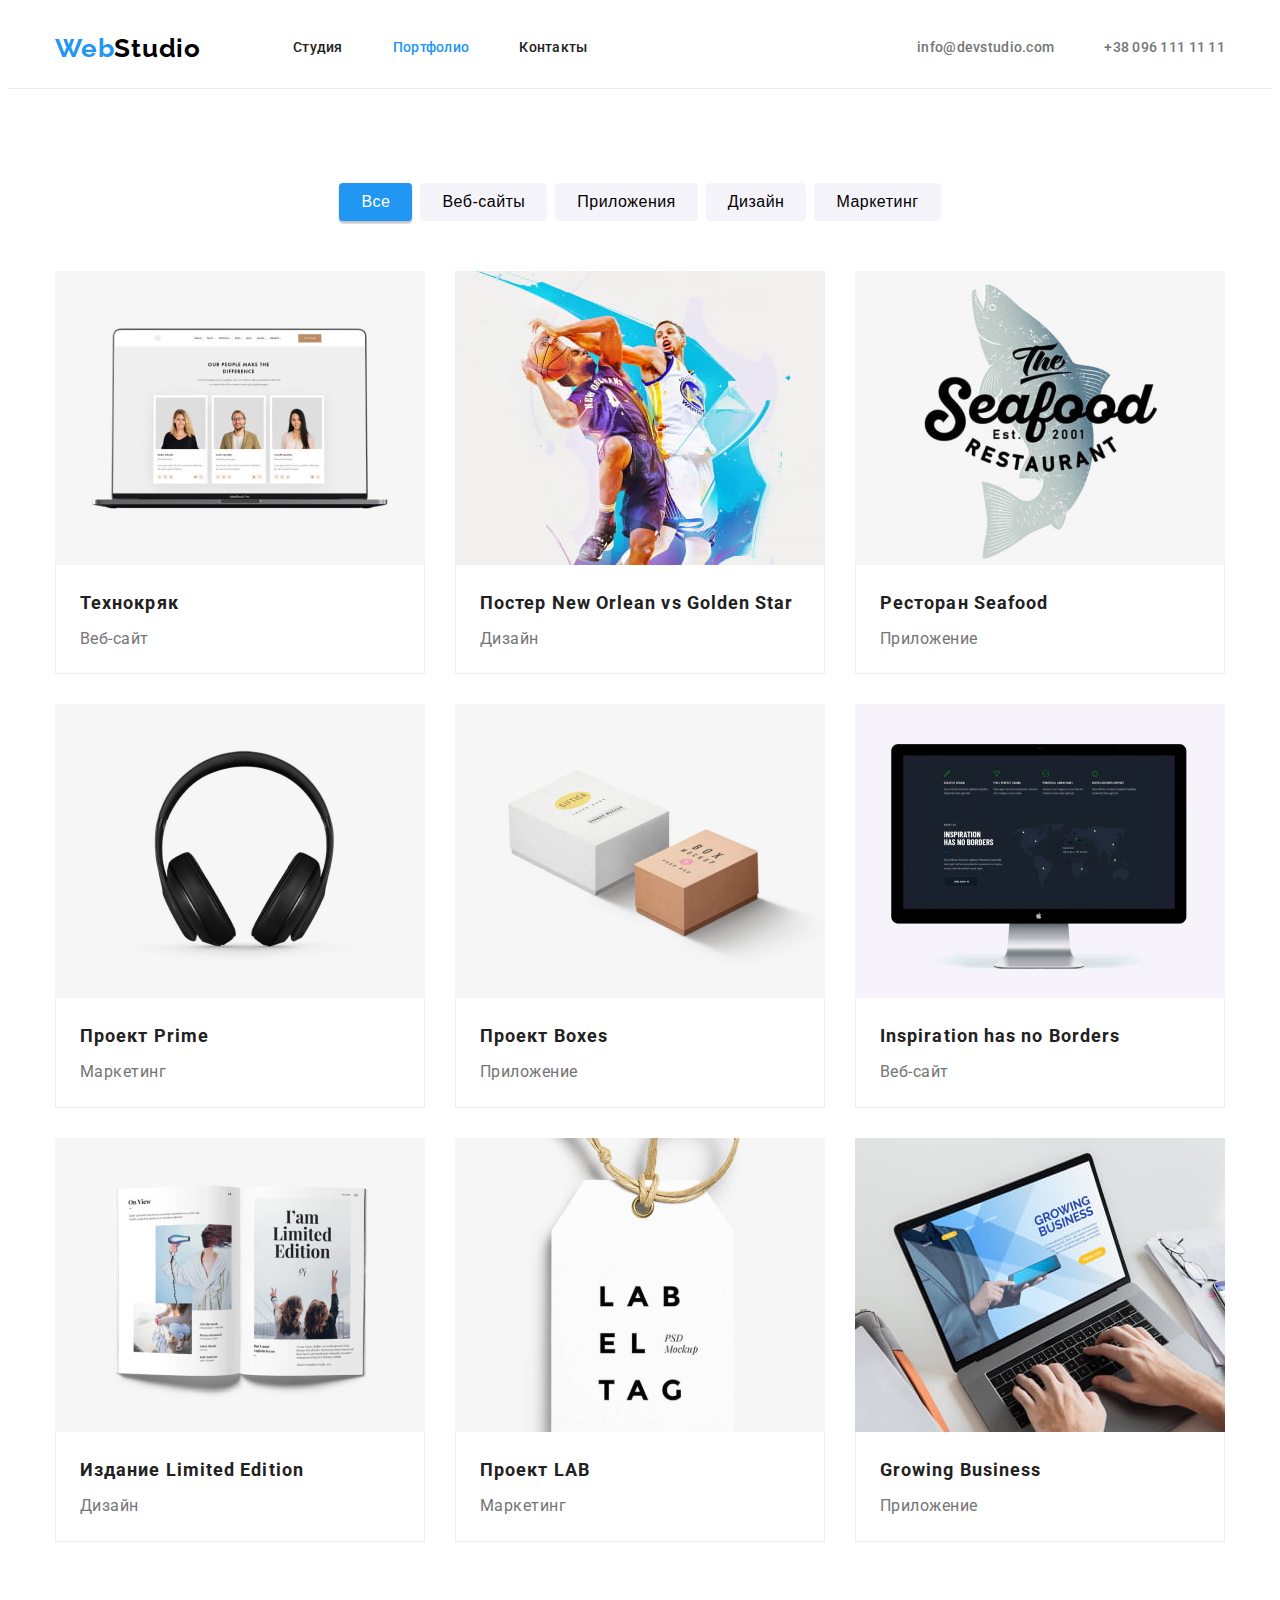
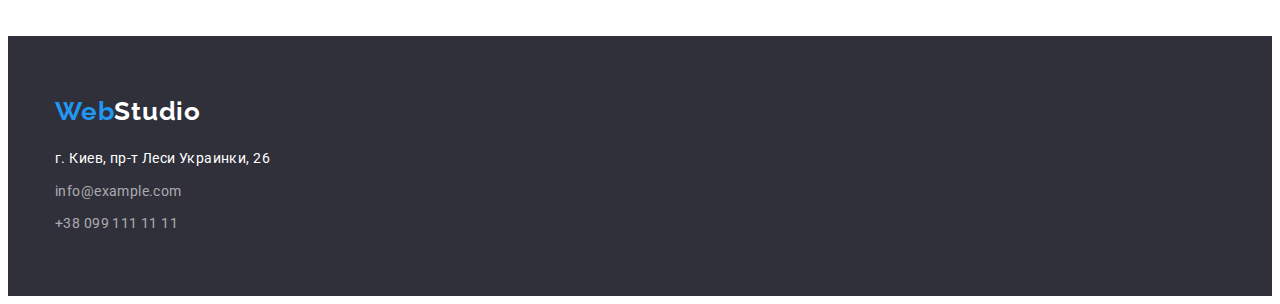
==== portfolio.html @ 788256a1 "decorative elements and effects" ====
<!DOCTYPE html>
<html lang="en">
  <head>
    <meta charset="UTF-8" />
    <meta http-equiv="X-UA-Compatible" content="IE=edge" />
    <meta name="viewport" content="width=device-width, initial-scale=1.0" />
    <title>WebStudio</title>
    <link
      rel="stylesheet"
      href="https://cdnjs.cloudflare.com/ajax/libs/modern-normalize/1.1.0/modern-normalize.min.css"
      integrity="sha512-wpPYUAdjBVSE4KJnH1VR1HeZfpl1ub8YT/NKx4PuQ5NmX2tKuGu6U/JRp5y+Y8XG2tV+wKQpNHVUX03MfMFn9Q=="
      crossorigin="anonymous"
      referrerpolicy="no-referrer"
    />
    <link rel="preconnect" href="https://fonts.googleapis.com" />
    <link rel="preconnect" href="https://fonts.gstatic.com" crossorigin />
    <link
      href="https://fonts.googleapis.com/css2?family=Raleway:wght@700&family=Roboto:wght@400;500;700;900&display=swap"
      rel="stylesheet"
    />
    <link rel="stylesheet" href="./css/styles.css" />
  </head>
  <body>
    <!-- ------ шапка сайта HEADER ----------- -->
    <header class="header-nav">
      <!-- -----блок навігація HEADER ------- -->
      <div class="container header-flex">
        <nav class="header-flex">
          <!-- -----логотип logo --------- -->
          <a class="logo link" href="./index.html"><span class="logo-web">Web</span>Studio</a>
          <!-- -- посилання на сорінки -- -->
          <ul class="list nav-bar">
            <li class="nav-item"><a class="nav-link" href="./index.html">Студия</a></li>
            <li class="nav-item">
              <a class="nav-link current" href="./portfolio.html">Портфолио</a>
            </li>
            <li class="nav-item"><a class="nav-link" href="">Контакты</a></li>
          </ul>
        </nav>
        <!-- ---блок с контактами Contact block ---- -->
        <ul class="list nav-bar">
          <li class="nav-item">
            <a class="contact" href="mailto:info@devstudio.com">info@devstudio.com</a>
          </li>
          <li class="nav-item"><a class="contact" href="tel:380961111111">+38 096 111 11 11</a></li>
        </ul>
      </div>
    </header>
    <!-- ------------ MAIN CONTENT PORTFOLIO ------------ -->
    <main>
      <!-- ------- projects block ------- -->
      <section class="section">
        <div class="container">
          <h1 class="hide">наши проекты</h1>
          <!-- buttons block -->
          <ul class="list button-list">
            <li class="buttons-item">
              <button class="button-title button-title-active" type="button">Все</button>
            </li>
            <li class="buttons-item">
              <button class="button-title" type="button">Веб-сайты</button>
            </li>
            <li class="buttons-item">
              <button class="button-title" type="button">Приложения</button>
            </li>
            <li class="buttons-item">
              <button class="button-title" type="button">Дизайн</button>
            </li>
            <li class="buttons-item">
              <button class="button-title" type="button">Маркетинг</button>
            </li>
          </ul>

          <!-- projects list -->

          <ul class="list project-list">
            <li class="project-card">
              <a class="card-container" href="">
                <img src="./images/img-8.jpg" alt="фото Веб-сайта" />
                <!-- Ресурс предлагает комплексные предложения с разным уровнем 
                        функционала и сервисов. Все это позволит посетителю получить
                        исчерпывающие сведения о компании или частном лице. -->
                <div class="card-thumb">
                  <h2 class="project-title-portfolio">Технокряк</h2>
                  <p class="project-title-text">Веб-сайт</p>
                </div>
              </a>
            </li>
            <li class="project-card">
              <a class="card-container" href="">
                <img src="./images/img-9.jpg" alt="фото дизайна" />
                <div class="card-thumb">
                  <h2 class="project-title-portfolio">Постер New Orlean vs Golden Star</h2>
                  <p class="project-title-text">Дизайн</p>
                </div>
              </a>
            </li>
            <li class="project-card">
              <a class="card-container" href="">
                <img src="./images/img-10.jpg" alt="фото логотипа" />
                <div class="card-thumb">
                  <h2 class="project-title-portfolio">Ресторан Seafood</h2>
                  <p class="project-title-text">Приложение</p>
                </div>
              </a>
            </li>
            <li class="project-card">
              <a class="card-container" href="">
                <img src="./images/img-11.jpg" alt="аудио продукция" />
                <div class="card-thumb">
                  <h2 class="project-title-portfolio">Проект Prime</h2>
                  <p class="project-title-text">Маркетинг</p>
                </div>
              </a>
            </li>
            <li class="project-card">
              <a class="card-container" href="">
                <img src="./images/img-12.jpg" alt="коробки" />
                <div class="card-thumb">
                  <h2 class="project-title-portfolio">Проект Boxes</h2>
                  <p class="project-title-text">Приложение</p>
                </div>
              </a>
            </li>
            <li class="project-card">
              <a class="card-container" href="">
                <img src="./images/img-13.jpg" alt="розробка сайта " />
                <div class="card-thumb">
                  <h2 class="project-title-portfolio">Inspiration has no Borders</h2>
                  <p class="project-title-text">Веб-сайт</p>
                </div>
              </a>
            </li>
            <li class="project-card">
              <a class="card-container" href="">
                <img src="./images/img-14.jpg" alt="дизайн журналу " />
                <div class="card-thumb">
                  <h2 class="project-title-portfolio">Издание Limited Edition</h2>
                  <p class="project-title-text">Дизайн</p>
                </div>
              </a>
            </li>
            <li class="project-card">
              <a class="card-container" href="">
                <img src="./images/img-15.jpg" alt="продукция лейб " />
                <div class="card-thumb">
                  <h2 class="project-title-portfolio">Проект LAB</h2>
                  <p class="project-title-text">Маркетинг</p>
                </div>
              </a>
            </li>
            <li class="project-card">
              <a class="card-container" href="">
                <img src="./images/img-16.jpg" alt="фото разработки веб-приложения " />
                <div class="card-thumb">
                  <h2 class="project-title-portfolio">Growing Business</h2>
                  <p class="project-title-text">Приложение</p>
                </div>
              </a>
            </li>
          </ul>
        </div>
      </section>
    </main>
    <!-- ------------- блок FUTER------------ -->
    <footer class="footer">
      <div class="container">
        <a class="logo link" href="./index.html"
          ><span class="logo-web">Web</span><span class="footer-logo">Studio</span></a
        >
        <address class="footer-content">
          <ul class="list">
            <li class="address-item">
              <a class="footer-address link" href="">г. Киев, пр-т Леси Украинки, 26</a>
            </li>
            <li class="address-item">
              <a class="footer-contact link" href="mailto:info@example.com">info@example.com</a>
            </li>
            <li class="address-item">
              <a class="footer-contact link" href="tel:380991111111">+38 099 111 11 11</a>
            </li>
          </ul>
        </address>
      </div>
    </footer>
  </body>
</html>
---- css/styles.css ----
/* color body #E5E5E5 */
/* color header #FFFFFF */
/* color section baner #2F303A */
/* color bodi #E5E5E5 */
/* color section our team #F5F4FA */
/* color footer #2F303A */
/* color button #2196F3 */

html{
    box-sizing: border-box;
}

*,
*::before,
*::after{
box-sizing: inherit;
}

:root{
   --primary-bd-color:#E5E5E5;
   --text-color: #212121;
   --second-text-color: #757575;
   --accent-color: #2196F3;
   --main-color: #FFFFFF;
   --theme-color: #F5F4FA;
   --second-theme-color: #2F303A;
   --fon-color: #F5F4FA;
   --icons-color:#AFB1B8;
}


body{
    font-family: 'Roboto', sans-serif;
    color:var(--text-color);
    font-size: 14px;
}
/* ------ УТІЛІТИ ---------- */

h1, h2, h3, h4, h5, h6, p, ul {
    margin: 0;
    padding: 0;
}

img{
    display: block;
}

.hide {
    position: absolute;
    white-space: nowrap;
    width: 1px;
    height: 1px;
    overflow: hidden;
    border: 0;
    padding: 0;
    clip: rect(0 0 0 0);
    clip-path: inset(50%);
    margin: -1px;
}

.list{
    list-style: none;  
}

a {
    text-decoration: none;
}

.link {
    text-decoration: none;
    color: var(--text-color);
}

.container {
    width: 1200px;
    margin-left: auto;
    margin-right: auto;
    padding-left: 15px;
    padding-right: 15px;
}

.section {
    padding-top: 94px;
    padding-bottom: 94px;
}

/*------- стилізація логотипу
та фону шапки -------------------*/

.header-nav{
    display:flex;
    background-color:var(--main-color);
    border-bottom: 1px solid #ECECEC;
}

.header-flex {
    display: flex;
    align-items: center;
}

/*---------- логотип -----------*/

.logo{
    display: block;
    padding: 24px 0;
    margin-right: 92px;

    color: #000000;
    font-family: 'Raleway', sans-serif;
    font-style: normal;
    font-weight: 700;
    font-size: 26px;
    line-height: 1.19;
    letter-spacing: 0.03em;
}

.logo-web {
    color: var(--accent-color);
}

.logo-studio {
    color: #000000;
}

.nav-bar{
    display: flex;
    margin-left: auto;
}

.nav-item+.nav-item{
    margin-left: 50px;
}

.nav-link{
    padding: 32px 0;

    font-weight: 500;
    line-height: 1.14;
    letter-spacing: 0.02em;
    color:var(--text-color); 
}

.contact{
    display: flex;
    align-items: center;
    padding: 32px 0;

    font-weight: 500;
    line-height: 1.14;
    letter-spacing: 0.02em;
    color:var(--second-text-color);
}

.nav-link:hover,
.nav-link:focus,
.contact:focus,
.contact:hover,
.current{
color: var(--accent-color);
}

.icon-smartphone{
    margin-right: 10px;
    fill: currentColor;
    
}


/*------ сексія банера (block  baner)-------- */

.section-baner{
    padding-top: 200px;
    padding-bottom: 200px;
    background-color:var(--second-theme-color);
    background-image: linear-gradient(
        rgba(47, 48, 58, 0.4),
        rgba(47, 48, 58, 0.4)),
        url(../images/Img-hero-17.jpg);
    max-width: 1600px;
    margin-left: auto;
    margin-right: auto;
}

.baner-text{
    margin-bottom: 30px;

max-width: 696px;
margin-left: auto;
margin-right: auto;
font-weight: 900;
font-size: 44px;
line-height: 1.36;
text-align: center;
letter-spacing: 0.06em;
text-transform: uppercase;
color:var(--main-color);
}

.button-baner{
display: block;
margin: 0 auto;
padding: 10px 32px;
border:none;
border-radius: 4px;

font-weight: 700;
font-size: 16px;
line-height: 1.87;
letter-spacing: 0.06em;
color:var(--main-color);
background-color:var(--accent-color);
}

.button-baner:focus,
.button-baner:hover{
    background: #188CE8;
    box-shadow: 0px 4px 4px rgba(0, 0, 0, 0.15);
    border-radius: 4px;
}

/* ----сексія особливості features --------*/


.features{
    display: flex;
    flex-wrap: wrap;
}

.features-item{
    width: 270px;
}

.features-item+.features-item{
    margin-left: 30px;
}

.features-svg{
    display:flex;
    align-items: center;
    justify-content: center;
    height: 120px;
    margin-bottom: 30px;
    background-color: #F5F4FA;
    border-radius: 4px;
    fill: currentColor;
}

.features-title{
    margin-bottom: 10px;
    font-weight: 700;
    font-size: 14px;
    line-height: 1.14;
    letter-spacing: 0.03em;
    text-transform: uppercase;
    color:var(--text-color) ;
}  

.features-text{
    font-size: 14px;
    line-height: 1.71;
    letter-spacing: 0.03em;
    color:var(--second-text-color) ;
    
}  

/*---- сексія чим ми займаємося WHAT WE DO ----- */

.section-works {
    display: flex;
    padding-bottom: 94px;
}

.section-title{
    text-align: center;

    font-weight: 700;
    font-size: 36px;
    line-height: 1.16;
    letter-spacing: 0.03em;
}

.works-title{
    margin-bottom: 50px;
}

.works{
    display: flex;
    flex-wrap: wrap;

}

.works-item{
    margin-right: 30px;
}

.works-item:last-child{
    margin-right:0px;
}

/* ---------- блок FOUR OUR TEAM ----------- */
.section-team{
    background-color: var(--fon-color);
}

.team-title{
    margin-bottom: 50px;
}

.card-set{
    display: flex;
    flex-wrap: wrap;
}

.card-set>.worker-card{
    margin-right: 30px;
}

.worker-card:last-child{
    margin-right: 0px;
}

.card{
    padding-top: 30px;
    padding-bottom: 30px;

    background-color: #FFFFFF;
    box-shadow: 0px 1px 3px rgba(0, 0, 0, 0.12),
    0px 1px 1px rgba(0, 0, 0, 0.14),
    0px 2px 1px rgba(0, 0, 0, 0.2);
    border-radius: 0px 0px 4px 4px;

}

.our-employees{
    margin-bottom: 10px;

    font-weight: 500;
    font-size: 16px;
    line-height: 1.18;
    text-align: center;
    letter-spacing: 0.03em;
    color: var(--text-color);
}
.position-work{
    font-size: 16px;
    line-height: 1.18;
    text-align: center;
    letter-spacing: 0.03em;
    color: var(--second-text-color);

    margin-bottom: 16px;
}


.social{
display: flex;
margin-left: auto;
margin-right: auto;
width: 204px;
height: 44px;
}
.social-svg{
    margin-right: 10px;
}
.social-svg:last-child{
    margin-right: 0px;
}
.socisl-link{
    display: flex;
    align-items: center;
    justify-content: center;
    border-radius: 50%;
    width: 44px;
    height: 44px;
}
.social-icon{
    fill: var(--icons-color);
}
.social-icon:focus,
.social-icon:hover{
    fill: var(--main-color);
}

.socisl-link:hover{
    background-color: var(--accent-color);
}

/* section clients сексія кліентів */
.clients-list{
    display: flex;

}
.client-item{
    display: flex;
    align-items: center;
    justify-content: center;
    height: 92px;
    width: 170px; 
    border: 1px solid var(--icons-color);
    border-radius: 4px;
    margin-right: 30px;
}

.client-item:last-child{
    margin-right: 30px;
}

.contacts-icon{
    fill: var(--icons-color);
}
.contacts-icon:focus,
.client-item:focus,
.contacts-icon:hover,
.client-item:hover{
    fill: #2196F3;
    border: 1px solid var(--accent-color);

}





/*------------- блок FUTER ------------ */

.footer{
    padding-top: 60px;
    padding-bottom: 60px;
    background-color: var(--second-theme-color); 
}

.footer-conteiner{
    display: flex;

}

.footer-social-list{
margin-top: 15px;
margin-left: 70px;
}

.footer-social-title{
    font-weight: 700;
font-size: 14px;
line-height: 1.14;
letter-spacing: 0.03em;
text-transform: uppercase;

color: var(--main-color);
margin-bottom: 20px;
}


.footer-social-list .socisl-link{
    background-color: rgba(255, 255, 255, 0.1);
}

.footer-social-list .socisl-link:hover{
    background-color:var(--accent-color);
}

.footer-social-list .social-icon{
    fill: var(--main-color);
}

.footer-logo{
    color: var(--main-color);
}
.container>.logo{
    padding: 0;
    margin-bottom: 20px;
}

.footer-content{
    font-style: normal;
}

.address-item+.address-item{
    margin-top: 9px;
}
.footer-address{
    font-size: 14px;
    line-height: 1.7;
    letter-spacing: 0.03em;
    color: var(--main-color);
}
.footer-contact{
    font-size: 14px;
    line-height:1.7;
    letter-spacing: 0.03em;
    color: rgba(255, 255, 255, 0.6);
}

.footer-contact:focus,
.footer-contact:hover{
    color: var(--accent-color);
}



/* -------- страница ПОРТФОЛІО --------- */

.button-list{
    display: flex;
    align-items: center;
    justify-content: center;
    margin-bottom: 50px;
}

.buttons-item+.buttons-item{
    margin-left: 8px;
}

.project-list{
    display: flex;
    flex-wrap: wrap;
    margin-left: -30px;
    margin-top: -30px;
}
.project-list>.project-card{
    
    margin-left: 30px;
    margin-top: 30px;
}

.button-title{
    padding-top: 6px;
    padding-bottom: 6px;
    padding-left: 22px;
    padding-right: 22px;
    border-radius: 4px;
    border: 0;

    font-weight: 500;
    font-size: 16px;
    line-height: 1.6;
    letter-spacing: 0.03em;
    background-color: #F5F4FA;
    cursor: pointer;
}

.button-title:focus,
.button-title:hover,
.button-title:active,
.button-title-active{
    background-color: var(--accent-color);
    color: var(--main-color);
    box-shadow:0px 3px 1px rgba(0, 0, 0, 0.1),
    0px 1px 2px rgba(0, 0, 0, 0.08),
    0px 2px 2px rgba(0, 0, 0, 0.12);
}

.card-container{
    display: block;
}

.card-thumb{
    padding: 20px 24px;
    border-left: 1px solid #EEEEEE;
    border-bottom: 1px solid #EEEEEE;
    border-right: 1px solid #EEEEEE;
}

.project-title-portfolio{
    margin-bottom: 4px;

    font-weight: 700;
    font-size: 18px;
    line-height: 2.0;
    letter-spacing: 0.06em;
    color: var(--text-color);
}
.project-title-text{
    font-size: 16px;
    line-height: 1.8;
    letter-spacing: 0.03em;
    color:var(--second-text-color);
}
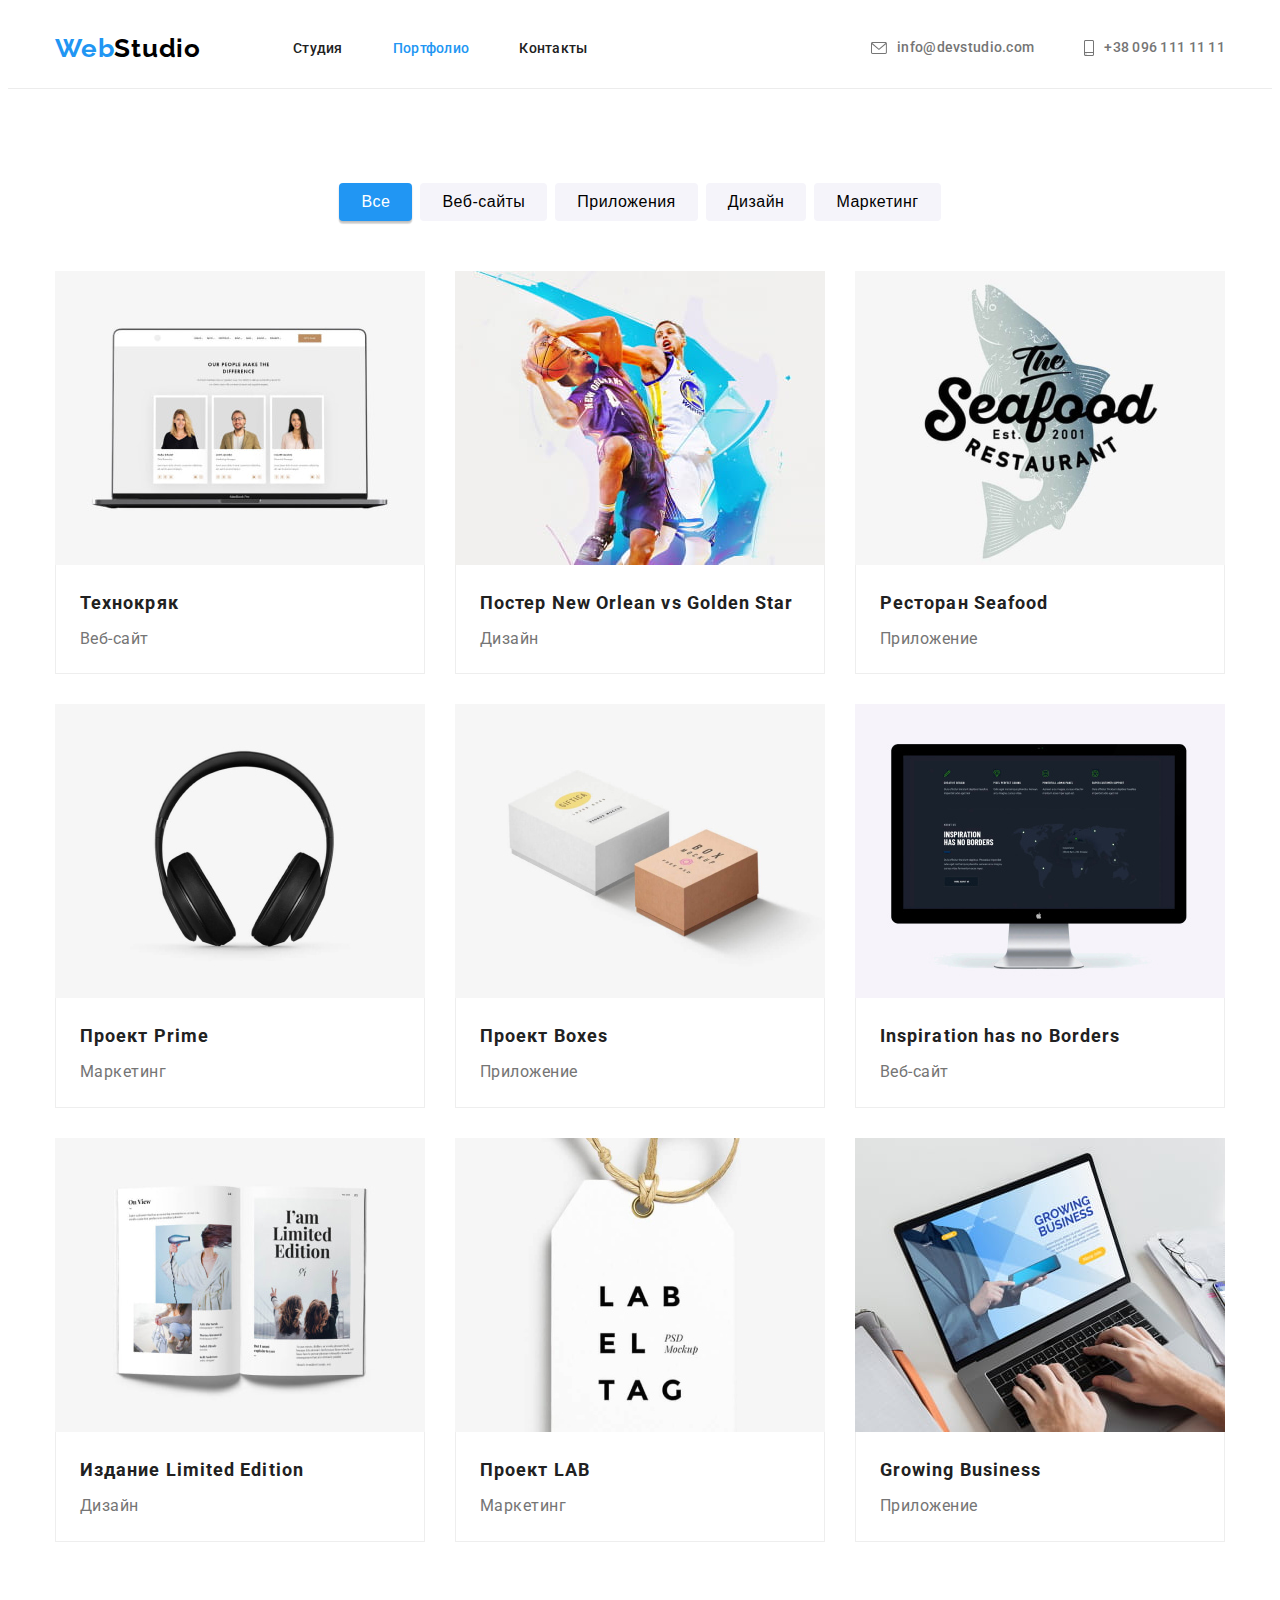
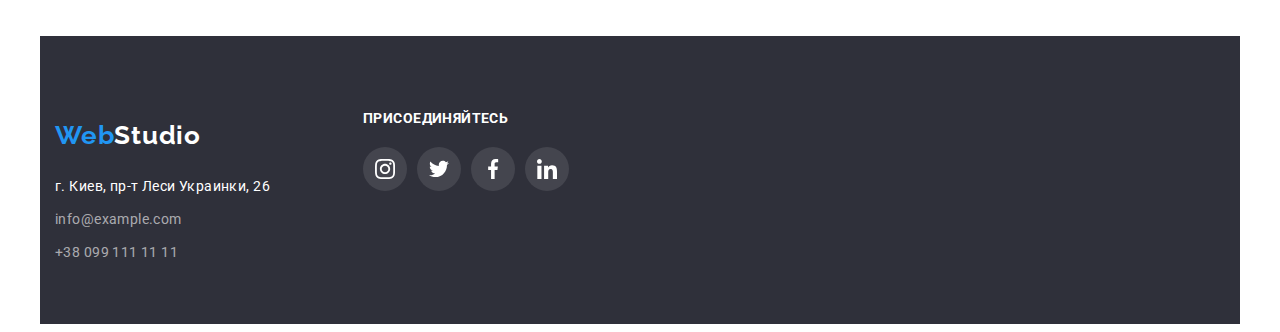
==== commit 2cd37068: "decorative elements and effects page portfolio.html" ====
--- a/portfolio.html
+++ b/portfolio.html
@@ -40,10 +40,18 @@
         <!-- ---блок с контактами Contact block ---- -->
         <ul class="list nav-bar">
           <li class="nav-item">
-            <a class="contact" href="mailto:info@devstudio.com">info@devstudio.com</a>
-          </li>
-          <li class="nav-item"><a class="contact" href="tel:380961111111">+38 096 111 11 11</a></li>
-        </ul>
+              <a class="contact" href="mailto:info@devstudio.com">
+                  <svg class="icon-smartphone"width="16px" height="12px">
+                      <use href="./images/symbol-defs.svg#icon-envelope"></use>
+                  </svg>
+                  info@devstudio.com</a></li>
+          <li class="nav-item">
+              <a class="contact" href="tel:380961111111">
+                  <svg class="icon-smartphone"width="10px" height="16px">
+                      <use href="./images/symbol-defs.svg#icon-smartphone"></use>
+                  </svg>
+                  +38 096 111 11 11</a></li>
+      </ul>
       </div>
     </header>
     <!-- ------------ MAIN CONTENT PORTFOLIO ------------ -->
@@ -163,25 +171,52 @@
       </section>
     </main>
     <!-- ------------- блок FUTER------------ -->
-    <footer class="footer">
-      <div class="container">
-        <a class="logo link" href="./index.html"
-          ><span class="logo-web">Web</span><span class="footer-logo">Studio</span></a
-        >
-        <address class="footer-content">
-          <ul class="list">
-            <li class="address-item">
-              <a class="footer-address link" href="">г. Киев, пр-т Леси Украинки, 26</a>
-            </li>
-            <li class="address-item">
-              <a class="footer-contact link" href="mailto:info@example.com">info@example.com</a>
-            </li>
-            <li class="address-item">
-              <a class="footer-contact link" href="tel:380991111111">+38 099 111 11 11</a>
-            </li>
-          </ul>
-        </address>
+    <footer class="container  footer ">
+      <div class="footer-conteiner">
+      <div>
+          <a class="logo link" href="./index.html"><span class="logo-web">Web</span><span class="footer-logo">Studio</span></a>
+              <address class="footer-content">
+                  <ul class="list">
+                      <li class="address-item"><a class="footer-address link" href="">г. Киев, пр-т Леси Украинки, 26</a></li>
+                      <li class="address-item"><a class="footer-contact link" href="mailto:info@example.com">info@example.com</a></li>
+                      <li class="address-item"><a class="footer-contact link" href="tel:380991111111">+38 099 111 11 11</a></li>
+                  </ul>
+              </address> 
       </div>
-    </footer>
+      <div class="footer-social-list">
+          <h2 class="footer-social-title">присоединяйтесь</h2>
+          <ul class="social list">
+              <li class="social-svg">
+                  <a class="socisl-link" href="https://www.instagram.com/">
+                  <svg class="social-icon" width="20px" height="20px">
+                      <use href="./images/symbol-defs.svg#icon-instagram"></use>
+                  </svg>
+              </a>
+          </li>
+              <li class="social-svg">
+                  <a class="socisl-link"  href="https://twitter.com/">
+                      <svg class="social-icon" width="20px" height="20px">
+                          <use href="./images/symbol-defs.svg#icon-twitter"></use>
+                      </svg>
+                  </a>
+              </li>
+              <li class="social-svg">
+                  <a class="socisl-link" href="https://www.facebook.com/">
+                      <svg class="social-icon" width="20px" height="20px">
+                          <use href="./images/symbol-defs.svg#icon-facebook"></use>
+                      </svg>
+                  </a>
+              </li>
+              <li class="social-svg">
+                  <a class="socisl-link" href="https://www.linkedin.com/">
+                      <svg class="social-icon" width="20px" height="20px">
+                          <use href="./images/symbol-defs.svg#icon-linkedin"></use>
+                      </svg>
+                  </a>
+              </li>
+          </ul>
+      </div>
+          </div>            
+  </footer>
   </body>
 </html>
--- a/css/styles.css
+++ b/css/styles.css
@@ -577,3 +577,8 @@
     letter-spacing: 0.03em;
     color:var(--second-text-color);
 }
+.project-card:hover{
+box-shadow: 0px 1px 1px rgba(0, 0, 0, 0.12),
+ 0px 4px 4px rgba(0, 0, 0, 0.06),
+  1px 4px 6px rgba(0, 0, 0, 0.16);
+}
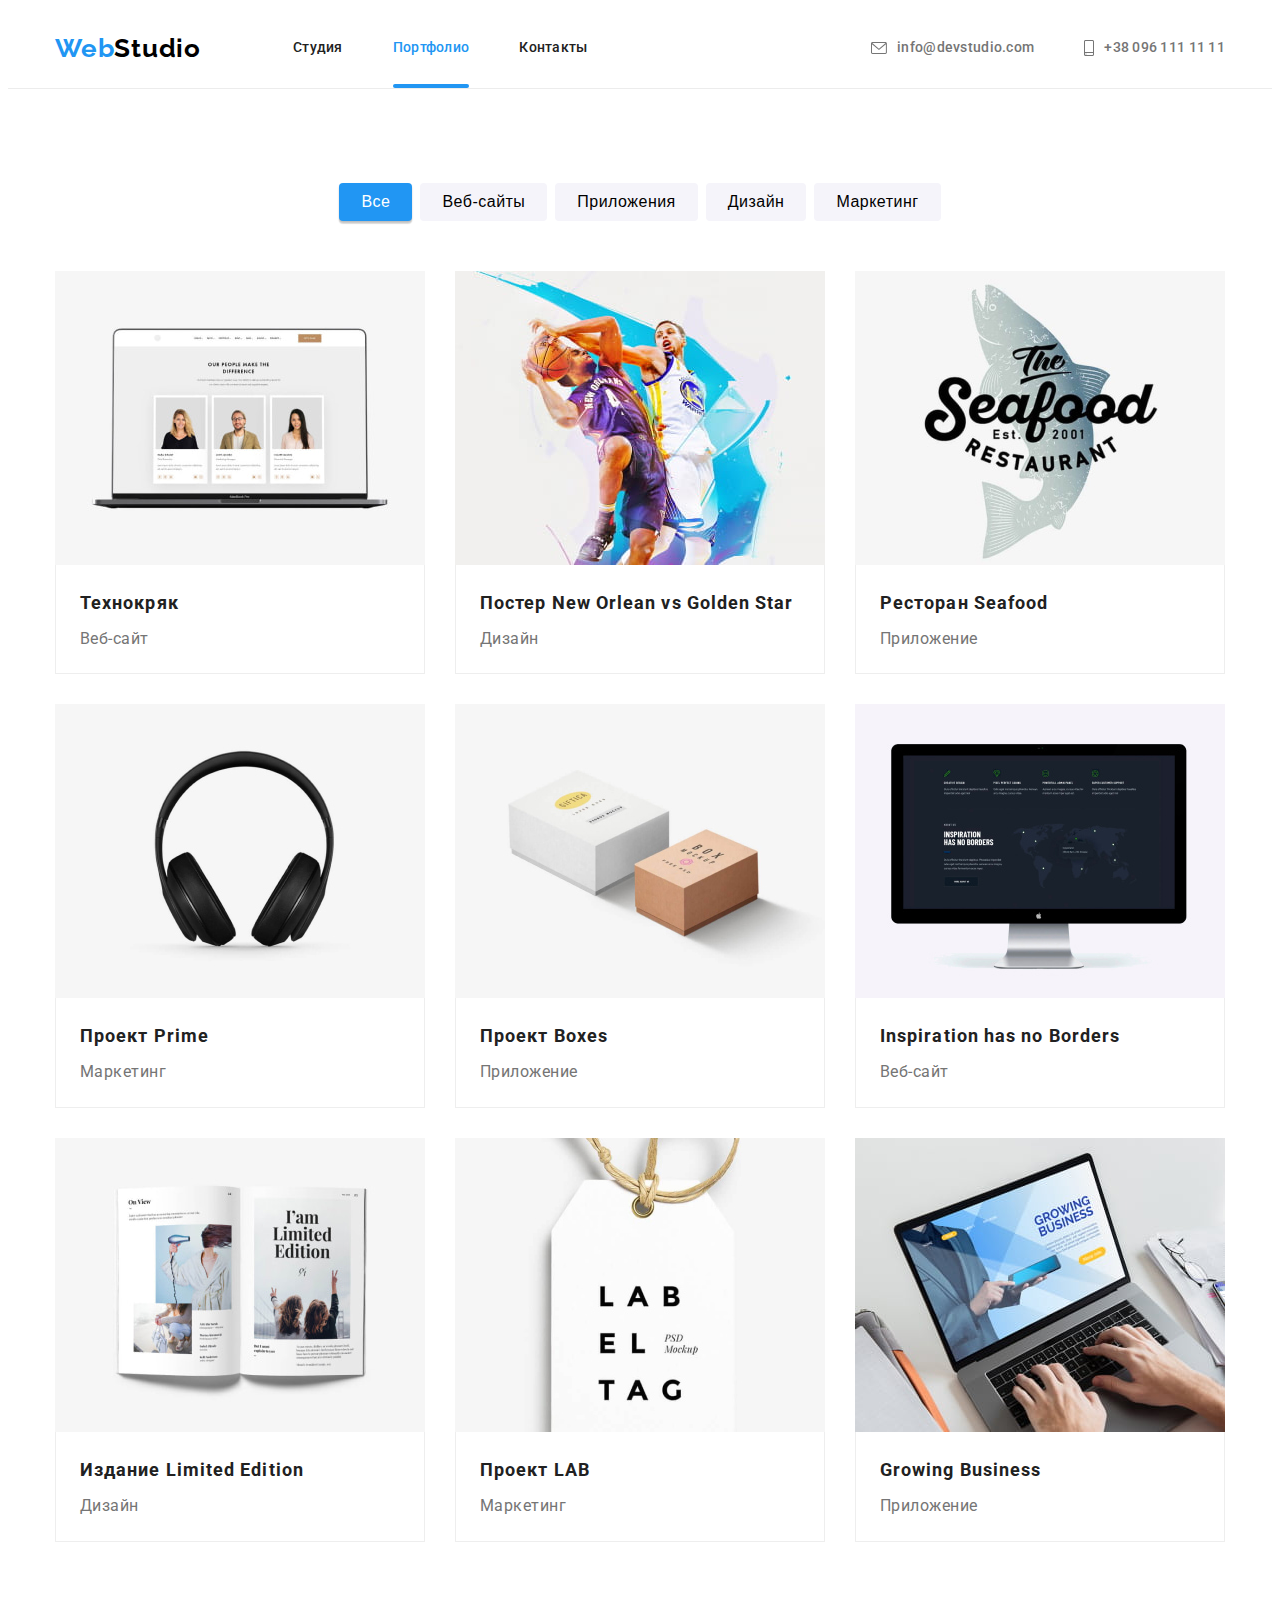
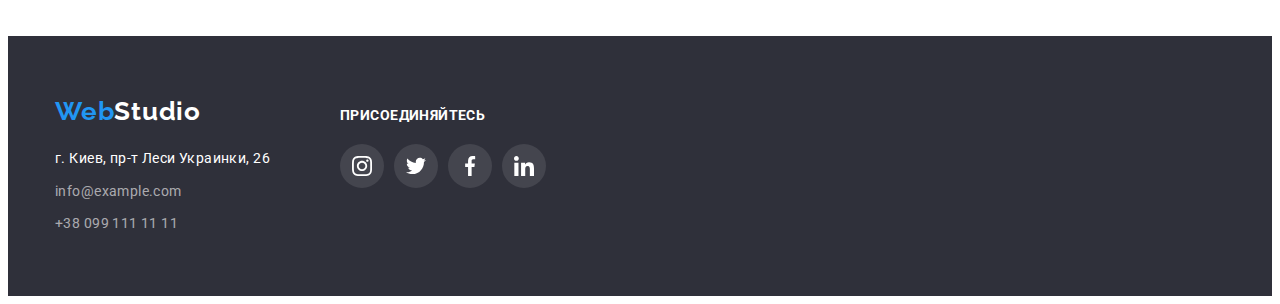
==== commit d0fe7510: "animation and modal window" ====
--- a/portfolio.html
+++ b/portfolio.html
@@ -21,14 +21,14 @@
     <link rel="stylesheet" href="./css/styles.css" />
   </head>
   <body>
-    <!-- ------ шапка сайта HEADER ----------- -->
+    <!-- шапка сайта HEADER -->
     <header class="header-nav">
-      <!-- -----блок навігація HEADER ------- -->
+      <!-- блок навігація HEADER -->
       <div class="container header-flex">
         <nav class="header-flex">
-          <!-- -----логотип logo --------- -->
+          <!-- логотип logo -->
           <a class="logo link" href="./index.html"><span class="logo-web">Web</span>Studio</a>
-          <!-- -- посилання на сорінки -- -->
+          <!-- посилання на сорінки -->
           <ul class="list nav-bar">
             <li class="nav-item"><a class="nav-link" href="./index.html">Студия</a></li>
             <li class="nav-item">
@@ -37,26 +37,26 @@
             <li class="nav-item"><a class="nav-link" href="">Контакты</a></li>
           </ul>
         </nav>
-        <!-- ---блок с контактами Contact block ---- -->
+        <!-- блок с контактами Contact block -->
         <ul class="list nav-bar">
           <li class="nav-item">
               <a class="contact" href="mailto:info@devstudio.com">
-                  <svg class="icon-smartphone"width="16px" height="12px">
+                  <svg class="icon-smartphone" width="16px" height="12px">
                       <use href="./images/symbol-defs.svg#icon-envelope"></use>
                   </svg>
                   info@devstudio.com</a></li>
           <li class="nav-item">
               <a class="contact" href="tel:380961111111">
-                  <svg class="icon-smartphone"width="10px" height="16px">
+                  <svg class="icon-smartphone" width="10px" height="16px">
                       <use href="./images/symbol-defs.svg#icon-smartphone"></use>
                   </svg>
                   +38 096 111 11 11</a></li>
       </ul>
       </div>
     </header>
-    <!-- ------------ MAIN CONTENT PORTFOLIO ------------ -->
+    <!-- MAIN CONTENT PORTFOLIO -->
     <main>
-      <!-- ------- projects block ------- -->
+      <!-- projects block -->
       <section class="section">
         <div class="container">
           <h1 class="hide">наши проекты</h1>
@@ -84,10 +84,10 @@
           <ul class="list project-list">
             <li class="project-card">
               <a class="card-container" href="">
+                <div class="project-thumb">
                 <img src="./images/img-8.jpg" alt="фото Веб-сайта" />
-                <!-- Ресурс предлагает комплексные предложения с разным уровнем 
-                        функционала и сервисов. Все это позволит посетителю получить
-                        исчерпывающие сведения о компании или частном лице. -->
+                  <p class="text-card">Ресурс предлагает комплексные предложения с разным уровнем функционала и сервисов. Все это позволит посетителю получить исчерпывающие сведения о компании или частном лице.</p>
+                </div>
                 <div class="card-thumb">
                   <h2 class="project-title-portfolio">Технокряк</h2>
                   <p class="project-title-text">Веб-сайт</p>
@@ -96,7 +96,10 @@
             </li>
             <li class="project-card">
               <a class="card-container" href="">
-                <img src="./images/img-9.jpg" alt="фото дизайна" />
+                <div class="project-thumb">
+                  <img src="./images/img-9.jpg" alt="фото дизайна" />
+                  <p class="text-card">Ресурс предлагает комплексные предложения с разным уровнем функционала и сервисов. Все это позволит посетителю получить исчерпывающие сведения о компании или частном лице.</p>
+                </div>
                 <div class="card-thumb">
                   <h2 class="project-title-portfolio">Постер New Orlean vs Golden Star</h2>
                   <p class="project-title-text">Дизайн</p>
@@ -105,7 +108,10 @@
             </li>
             <li class="project-card">
               <a class="card-container" href="">
+                <div class="project-thumb">
                 <img src="./images/img-10.jpg" alt="фото логотипа" />
+                  <p class="text-card">Ресурс предлагает комплексные предложения с разным уровнем функционала и сервисов. Все это позволит посетителю получить исчерпывающие сведения о компании или частном лице.</p>
+                </div>
                 <div class="card-thumb">
                   <h2 class="project-title-portfolio">Ресторан Seafood</h2>
                   <p class="project-title-text">Приложение</p>
@@ -114,7 +120,10 @@
             </li>
             <li class="project-card">
               <a class="card-container" href="">
+                <div class="project-thumb">
                 <img src="./images/img-11.jpg" alt="аудио продукция" />
+                  <p class="text-card">Ресурс предлагает комплексные предложения с разным уровнем функционала и сервисов. Все это позволит посетителю получить исчерпывающие сведения о компании или частном лице.</p>
+                </div>
                 <div class="card-thumb">
                   <h2 class="project-title-portfolio">Проект Prime</h2>
                   <p class="project-title-text">Маркетинг</p>
@@ -123,7 +132,10 @@
             </li>
             <li class="project-card">
               <a class="card-container" href="">
+                <div class="project-thumb">
                 <img src="./images/img-12.jpg" alt="коробки" />
+                  <p class="text-card">Ресурс предлагает комплексные предложения с разным уровнем функционала и сервисов. Все это позволит посетителю получить исчерпывающие сведения о компании или частном лице.</p>
+                </div>
                 <div class="card-thumb">
                   <h2 class="project-title-portfolio">Проект Boxes</h2>
                   <p class="project-title-text">Приложение</p>
@@ -132,7 +144,10 @@
             </li>
             <li class="project-card">
               <a class="card-container" href="">
+                <div class="project-thumb">
                 <img src="./images/img-13.jpg" alt="розробка сайта " />
+                  <p class="text-card">Ресурс предлагает комплексные предложения с разным уровнем функционала и сервисов. Все это позволит посетителю получить исчерпывающие сведения о компании или частном лице.</p>
+                </div>
                 <div class="card-thumb">
                   <h2 class="project-title-portfolio">Inspiration has no Borders</h2>
                   <p class="project-title-text">Веб-сайт</p>
@@ -141,7 +156,10 @@
             </li>
             <li class="project-card">
               <a class="card-container" href="">
+                <div class="project-thumb">
                 <img src="./images/img-14.jpg" alt="дизайн журналу " />
+                  <p class="text-card">Ресурс предлагает комплексные предложения с разным уровнем функционала и сервисов. Все это позволит посетителю получить исчерпывающие сведения о компании или частном лице.</p>
+                </div>
                 <div class="card-thumb">
                   <h2 class="project-title-portfolio">Издание Limited Edition</h2>
                   <p class="project-title-text">Дизайн</p>
@@ -150,7 +168,10 @@
             </li>
             <li class="project-card">
               <a class="card-container" href="">
+                <div class="project-thumb">
                 <img src="./images/img-15.jpg" alt="продукция лейб " />
+                  <p class="text-card">Ресурс предлагает комплексные предложения с разным уровнем функционала и сервисов. Все это позволит посетителю получить исчерпывающие сведения о компании или частном лице.</p>
+                </div>
                 <div class="card-thumb">
                   <h2 class="project-title-portfolio">Проект LAB</h2>
                   <p class="project-title-text">Маркетинг</p>
@@ -159,7 +180,10 @@
             </li>
             <li class="project-card">
               <a class="card-container" href="">
+                <div class="project-thumb">
                 <img src="./images/img-16.jpg" alt="фото разработки веб-приложения " />
+                  <p class="text-card">Ресурс предлагает комплексные предложения с разным уровнем функционала и сервисов. Все это позволит посетителю получить исчерпывающие сведения о компании или частном лице.</p>
+                </div>
                 <div class="card-thumb">
                   <h2 class="project-title-portfolio">Growing Business</h2>
                   <p class="project-title-text">Приложение</p>
@@ -170,11 +194,11 @@
         </div>
       </section>
     </main>
-    <!-- ------------- блок FUTER------------ -->
-    <footer class="container  footer ">
-      <div class="footer-conteiner">
+    <!-- блок FUTER -->
+    <footer class="footer ">
+      <div class="container  footer-conteiner">
       <div>
-          <a class="logo link" href="./index.html"><span class="logo-web">Web</span><span class="footer-logo">Studio</span></a>
+          <a class="logo footer-page link" href="./index.html"><span class="logo-web">Web</span><span class="footer-logo">Studio</span></a>
               <address class="footer-content">
                   <ul class="list">
                       <li class="address-item"><a class="footer-address link" href="">г. Киев, пр-т Леси Украинки, 26</a></li>
@@ -187,28 +211,28 @@
           <h2 class="footer-social-title">присоединяйтесь</h2>
           <ul class="social list">
               <li class="social-svg">
-                  <a class="socisl-link" href="https://www.instagram.com/">
+                  <a class="social-link" href="https://www.instagram.com/">
                   <svg class="social-icon" width="20px" height="20px">
                       <use href="./images/symbol-defs.svg#icon-instagram"></use>
                   </svg>
               </a>
           </li>
               <li class="social-svg">
-                  <a class="socisl-link"  href="https://twitter.com/">
+                  <a class="social-link"  href="https://twitter.com/">
                       <svg class="social-icon" width="20px" height="20px">
                           <use href="./images/symbol-defs.svg#icon-twitter"></use>
                       </svg>
                   </a>
               </li>
               <li class="social-svg">
-                  <a class="socisl-link" href="https://www.facebook.com/">
+                  <a class="social-link" href="https://www.facebook.com/">
                       <svg class="social-icon" width="20px" height="20px">
                           <use href="./images/symbol-defs.svg#icon-facebook"></use>
                       </svg>
                   </a>
               </li>
               <li class="social-svg">
-                  <a class="socisl-link" href="https://www.linkedin.com/">
+                  <a class="social-link" href="https://www.linkedin.com/">
                       <svg class="social-icon" width="20px" height="20px">
                           <use href="./images/symbol-defs.svg#icon-linkedin"></use>
                       </svg>
--- a/css/styles.css
+++ b/css/styles.css
@@ -128,23 +128,49 @@
     margin-left: auto;
 }
 
+
 .nav-item+.nav-item{
     margin-left: 50px;
 }
 
 .nav-link{
+     display: block;
+    position: relative;
     padding: 32px 0;
-
     font-weight: 500;
     line-height: 1.14;
     letter-spacing: 0.02em;
     color:var(--text-color); 
 }
 
+
+.nav-link::after{
+    position: absolute;
+    display: block;
+    content: "";
+    width: 100%;
+    height: 4px;
+    background-color: var(--accent-color);
+    border-radius: 2px;
+
+    bottom: 0;
+    left: 0;
+    transition:  transform 250ms cubic-bezier(0.4, 0, 0.2, 1);
+    /* opacity: 0; */
+    transform: scaleX(0);
+}
+
+.nav-link:hover::after{
+    /* opacity: 1; */
+    transform: scaleX(1);
+}
+.current::after{
+    transform: scaleX(1)
+}
+
 .contact{
     display: flex;
     align-items: center;
-    padding: 32px 0;
 
     font-weight: 500;
     line-height: 1.14;
@@ -164,6 +190,12 @@
     margin-right: 10px;
     fill: currentColor;
     
+}
+
+.nav-link,.contact{
+    transition-property: color ;
+    transition-duration: 250ms;
+    animation-timing-function: cubic-bezier(0.4, 0, 0.2, 1);
 }
 
 
@@ -210,6 +242,11 @@
 letter-spacing: 0.06em;
 color:var(--main-color);
 background-color:var(--accent-color);
+cursor: pointer;
+
+    transition-property: color, background-color;
+    transition-duration: 250ms;
+    transition-timing-function: cubic-bezier(0.4, 0, 0.2, 1);
 }
 
 .button-baner:focus,
@@ -291,11 +328,30 @@
 }
 
 .works-item{
+    position: relative;
     margin-right: 30px;
 }
 
 .works-item:last-child{
     margin-right:0px;
+}
+
+.supplement-img{
+    position: absolute;
+    bottom: 0px;
+
+    display: flex;
+    align-items: center;
+    justify-content: center;
+    width: 100%;
+    height: 70px;
+    
+    font-weight: 700;
+line-height: 1.14;
+letter-spacing: 0.03em;
+text-transform: uppercase;
+color: #FFFFFF;
+background-color: rgba(47, 48, 58, 0.8);
 }
 
 /* ---------- блок FOUR OUR TEAM ----------- */
@@ -355,10 +411,7 @@
 
 .social{
 display: flex;
-margin-left: auto;
-margin-right: auto;
-width: 204px;
-height: 44px;
+justify-content: center ;
 }
 .social-svg{
     margin-right: 10px;
@@ -366,24 +419,26 @@
 .social-svg:last-child{
     margin-right: 0px;
 }
-.socisl-link{
+.social-link{
     display: flex;
     align-items: center;
     justify-content: center;
     border-radius: 50%;
     width: 44px;
     height: 44px;
+    color: var(--icons-color);
+
+    transition-property: color, background-color;
+    transition-duration: 250ms;
+    animation-timing-function: cubic-bezier(0.4, 0, 0.2, 1);
 }
 .social-icon{
-    fill: var(--icons-color);
-}
-.social-icon:focus,
-.social-icon:hover{
-    fill: var(--main-color);
-}
-
-.socisl-link:hover{
+    fill: currentColor;
+}
+
+.social-link:hover{
     background-color: var(--accent-color);
+    color: var(--main-color);
 }
 
 /* section clients сексія кліентів */
@@ -392,29 +447,38 @@
 
 }
 .client-item{
+    height: 92px;
+    width: 170px; 
+    margin-right: 30px;
+}
+
+.client-item:last-child{
+    margin-right: 0;
+}
+
+.clients-link{
     display: flex;
     align-items: center;
     justify-content: center;
-    height: 92px;
-    width: 170px; 
+    width: 100%;
+    height:100%;
+    border-radius: 4px;
     border: 1px solid var(--icons-color);
-    border-radius: 4px;
-    margin-right: 30px;
-}
-
-.client-item:last-child{
-    margin-right: 30px;
-}
+    color: var(--icons-color);
+
+    transition-property: color, border-color;
+    transition-duration: 250ms;
+    transition-timing-function: cubic-bezier(0.4, 0, 0.2, 1);
+}
+
 
 .contacts-icon{
-    fill: var(--icons-color);
-}
-.contacts-icon:focus,
-.client-item:focus,
-.contacts-icon:hover,
-.client-item:hover{
-    fill: #2196F3;
-    border: 1px solid var(--accent-color);
+    fill:currentColor;
+}
+
+.clients-link:hover{
+    color: var(--accent-color);
+    border-color:var(--accent-color);
 
 }
 
@@ -432,11 +496,16 @@
 
 .footer-conteiner{
     display: flex;
-
+    align-items: baseline;
+}
+
+.footer-page{
+    margin: 0;
+    padding: 0;
+    margin-bottom: 20px;
 }
 
 .footer-social-list{
-margin-top: 15px;
 margin-left: 70px;
 }
 
@@ -452,17 +521,24 @@
 }
 
 
-.footer-social-list .socisl-link{
+
+
+.footer-social-list .social-link{
     background-color: rgba(255, 255, 255, 0.1);
-}
-
-.footer-social-list .socisl-link:hover{
+    transition-property: background-color;
+    transition-duration: 250ms;
+    transition-timing-function: cubic-bezier(0.4, 0, 0.2, 1);
+}
+
+.footer-social-list .social-link:hover{
     background-color:var(--accent-color);
 }
 
 .footer-social-list .social-icon{
     fill: var(--main-color);
 }
+
+
 
 .footer-logo{
     color: var(--main-color);
@@ -490,6 +566,9 @@
     line-height:1.7;
     letter-spacing: 0.03em;
     color: rgba(255, 255, 255, 0.6);
+    transition-property: color;
+    transition-duration: 250ms;
+    transition-timing-function: cubic-bezier(0.4, 0, 0.2, 1);
 }
 
 .footer-contact:focus,
@@ -538,6 +617,10 @@
     letter-spacing: 0.03em;
     background-color: #F5F4FA;
     cursor: pointer;
+
+    transition-property: background-color, color, box-shadow ;
+    transition-duration: 250ms;
+    transition-timing-function: cubic-bezier(0.4, 0, 0.2, 1);
 }
 
 .button-title:focus,
@@ -555,6 +638,57 @@
     display: block;
 }
 
+.card-container:hover{
+    box-shadow: 0px 1px 1px rgba(0, 0, 0, 0.12),
+    0px 4px 4px rgba(0, 0, 0, 0.06),
+    1px 4px 6px rgba(0, 0, 0, 0.16);
+    transition-property:box-shadow;
+transition-duration: 250ms;
+transition-timing-function: cubic-bezier(0.4, 0, 0.2, 1);
+}
+
+.project-thumb{
+    position: relative;
+    overflow: hidden;
+}
+
+.text-card{
+    position: absolute;
+    top:0;
+    padding: 63px 24px;
+    font-size: 18px;
+line-height: 1.55;
+letter-spacing: 0.03em;
+color: var(--main-color);
+background-color: rgba(33, 150, 243, 0.9);
+width: 100%;
+height: 100%;
+overflow: auto;
+
+transform: translateY(100%);
+transition-property:transform, background-color, color;
+transition-duration: 250ms;
+transition-timing-function: cubic-bezier(0.4, 0, 0.2, 1);
+}
+/* scrollbar styling css */
+.text-card::-webkit-scrollbar {
+    width: 12px;               /* width of the entire scrollbar */
+  }
+  
+  .text-card::-webkit-scrollbar-track {
+    background: #FFD500;        /* color of the tracking area */
+  }
+  
+  .text-card::-webkit-scrollbar-thumb {
+    background-color: #005BBB;    /* color of the scroll thumb */
+    border-radius: 20px;       /* roundness of the scroll thumb */
+    border: 3px solid #FFD500;  /* creates padding around scroll thumb */
+  }
+
+.card-container:hover .text-card{
+    transform: translateY(0);
+}
+
 .card-thumb{
     padding: 20px 24px;
     border-left: 1px solid #EEEEEE;
@@ -577,8 +711,61 @@
     letter-spacing: 0.03em;
     color:var(--second-text-color);
 }
-.project-card:hover{
-box-shadow: 0px 1px 1px rgba(0, 0, 0, 0.12),
- 0px 4px 4px rgba(0, 0, 0, 0.06),
-  1px 4px 6px rgba(0, 0, 0, 0.16);
-}
+
+
+.backdrop{
+    position: fixed;
+    top: 0;
+    left: 0;
+    width: 100%;
+    height: 100%;
+    background-color: rgba(0, 0, 0, 0.2);
+    opacity: 1;
+    transition: opacity 1250ms cubic-bezier(0.4, 0, 0.2, 1);
+}
+
+.backdrop.is-hidden{
+    opacity: 0;
+    pointer-events: none;
+}
+
+.backdrop.is-hidden .modal{
+    transform: translate(-50px, -50px) rotate(0deg);
+    transition: transform 1250ms cubic-bezier(0.4, 0, 0.2, 1);
+}
+
+.modal{
+    position: absolute;
+    top: 50%;
+    left: 50%;
+    transform:translate(-50%, -50%) rotate(360deg);
+    transition: transform 1250ms cubic-bezier(0.4, 0, 0.2, 1);
+
+    width: 528px;
+    min-height: 581px;
+    padding: 8px;
+    background-color: var(--main-color);
+    box-shadow: 0px 1px 3px rgba(0, 0, 0, 0.12),
+    0px 1px 1px rgba(0, 0, 0, 0.14),
+    0px 2px 1px rgba(0, 0, 0, 0.2);
+    border-radius: 4px;
+}
+
+.modal-icon{
+position: absolute;
+top: 0;
+right: 0;
+margin: 8px 8px 0 0;
+width: 30px;
+height: 30px;
+border-radius: 50%;
+border: 1px solid rgba(0, 0, 0, 0.1);
+background-color: var(--main-color);
+display: flex;
+align-items: center;
+justify-content: center;
+}
+
+.no-scroll{
+    overflow: hidden;
+}